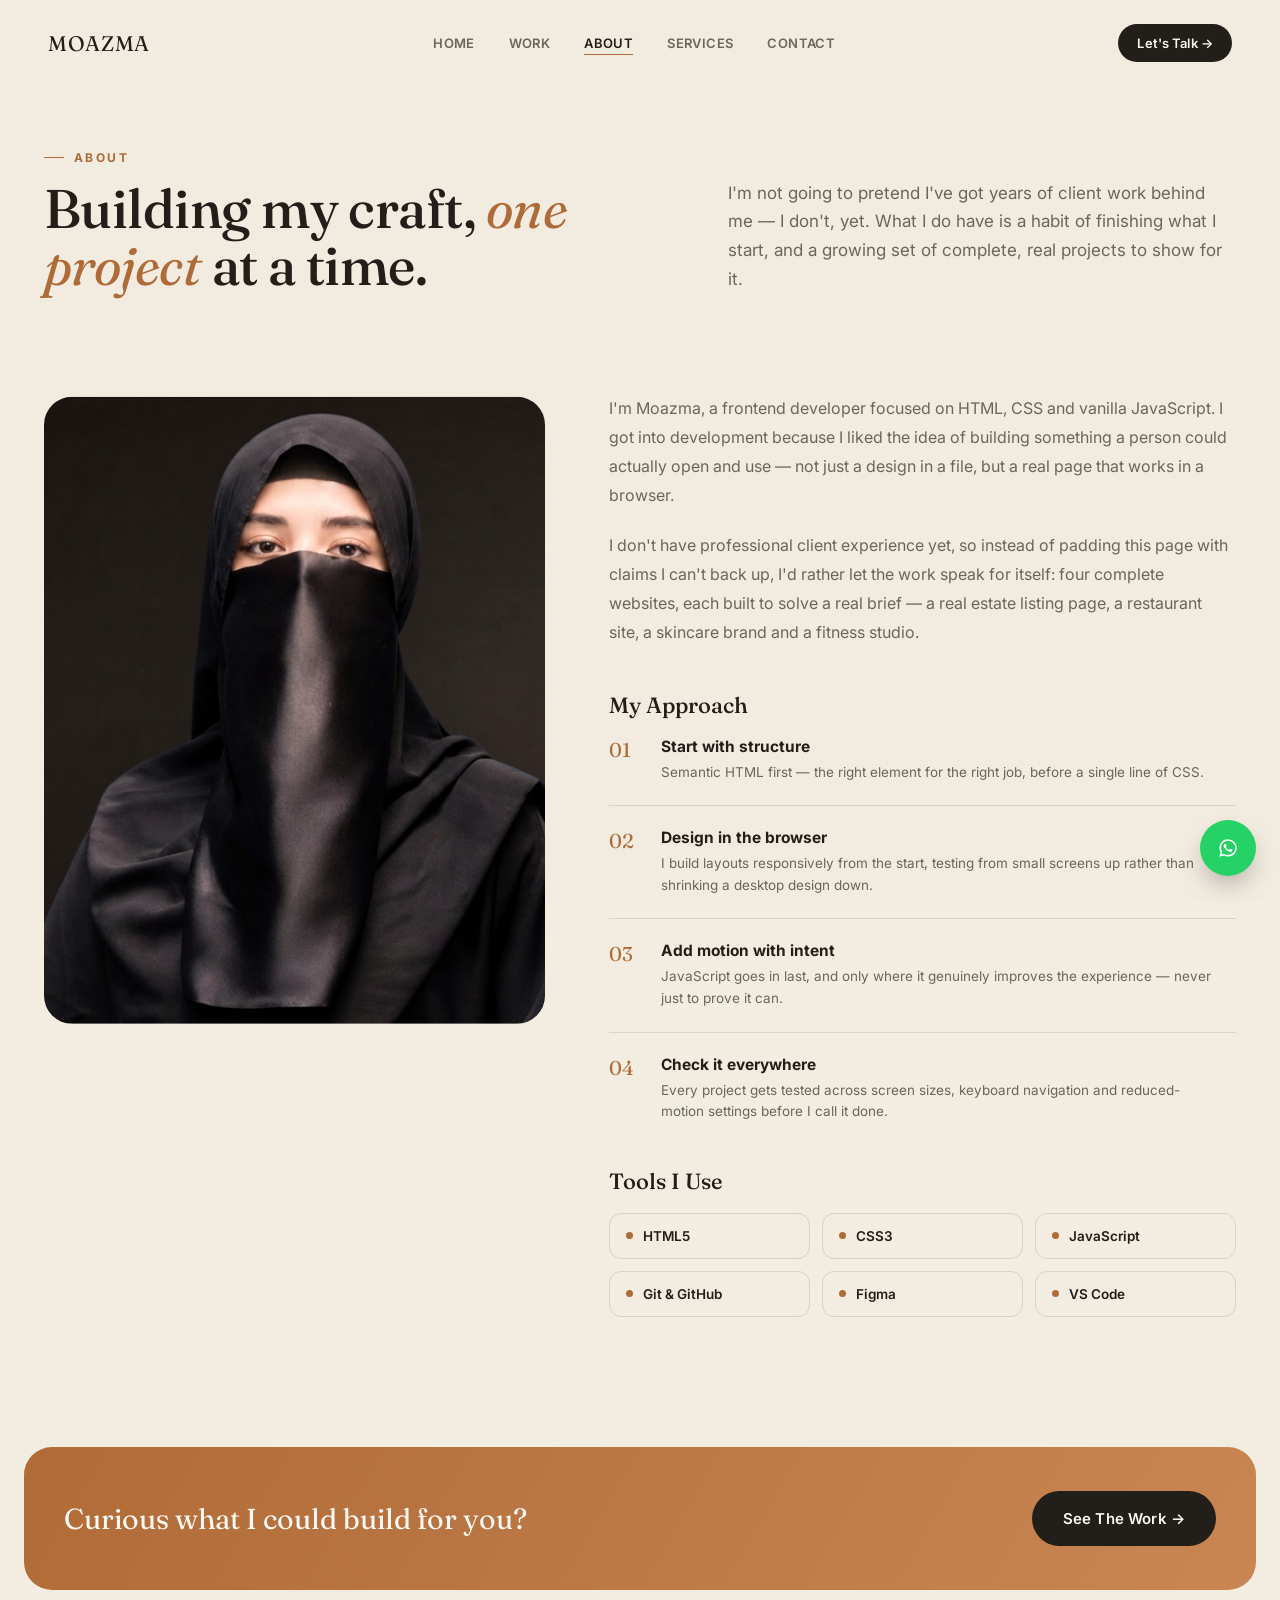
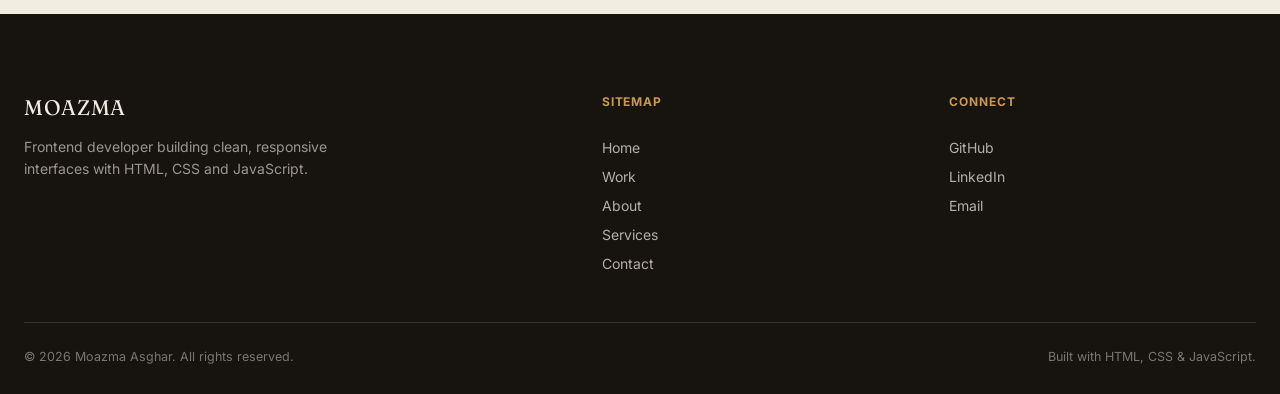
==== about.html @ b0ea9619 "Add files via upload" ====
<!DOCTYPE html>
<html lang="en">
<head>
<meta charset="UTF-8">
<meta name="viewport" content="width=device-width, initial-scale=1.0">
<title>About — Moazma Asghar</title>
<meta name="description" content="Moazma Asghar's background, development approach and the tools she uses to build responsive websites.">
<link rel="stylesheet" href="style.css">
</head>
<body>

<div class="grain" aria-hidden="true"></div>

<header class="nav" id="siteNav">
  <div class="nav__inner">
    <a href="index.html" class="nav__brand">MOAZMA</a>
    <nav class="nav__links">
      <a href="index.html" data-nav>Home</a>
      <a href="work.html" data-nav>Work</a>
      <a href="about.html" data-nav class="is-active">About</a>
      <a href="services.html" data-nav>Services</a>
      <a href="contact.html" data-nav>Contact</a>
    </nav>
    <div class="nav__actions">
      <a href="contact.html" class="btn btn--dark btn--sm">Let's Talk →</a>
      <button class="nav__burger" id="navBurger" aria-label="Toggle menu" aria-expanded="false"><span></span><span></span><span></span></button>
    </div>
  </div>
</header>

<div class="mobile-menu" id="mobileMenu">
  <nav>
    <a href="index.html" data-nav>Home</a>
    <a href="work.html" data-nav>Work</a>
    <a href="about.html" data-nav class="is-active">About</a>
    <a href="services.html" data-nav>Services</a>
    <a href="contact.html" data-nav>Contact</a>
  </nav>
</div>

<main>

  <section class="about-hero">
    <div>
      <p class="eyebrow reveal">About</p>
      <h1 class="section-title reveal">Building my craft, <em>one project</em> at a time.</h1>
    </div>
    <p class="section-desc reveal">I'm not going to pretend I've got years of client work behind me — I don't, yet. What I do have is a habit of finishing what I start, and a growing set of complete, real projects to show for it.</p>
  </section>

  <div class="about-body">
    <!-- Replace with your own photo. Recommended path:
         assets/img/about/portrait.jpg -->
    <div class="about-body__media reveal" data-parallax="0.1">
      <img src="images/about.jpg" alt="Portrait of Moazma Asghar">
    </div>

    <div class="about-body__content">
      <p class="reveal">
        I'm Moazma, a frontend developer focused on HTML, CSS and vanilla JavaScript. I got into
        development because I liked the idea of building something a person could actually open
        and use — not just a design in a file, but a real page that works in a browser.
      </p>
      <p class="reveal">
        I don't have professional client experience yet, so instead of padding this page with
        claims I can't back up, I'd rather let the work speak for itself: four complete websites,
        each built to solve a real brief — a real estate listing page, a restaurant site, a
        skincare brand and a fitness studio.
      </p>

      <h3 class="reveal">My Approach</h3>
      <ul class="approach-list">
        <li class="reveal">
          <span class="approach-list__num">01</span>
          <div>
            <h4>Start with structure</h4>
            <p>Semantic HTML first — the right element for the right job, before a single line of CSS.</p>
          </div>
        </li>
        <li class="reveal">
          <span class="approach-list__num">02</span>
          <div>
            <h4>Design in the browser</h4>
            <p>I build layouts responsively from the start, testing from small screens up rather than shrinking a desktop design down.</p>
          </div>
        </li>
        <li class="reveal">
          <span class="approach-list__num">03</span>
          <div>
            <h4>Add motion with intent</h4>
            <p>JavaScript goes in last, and only where it genuinely improves the experience — never just to prove it can.</p>
          </div>
        </li>
        <li class="reveal">
          <span class="approach-list__num">04</span>
          <div>
            <h4>Check it everywhere</h4>
            <p>Every project gets tested across screen sizes, keyboard navigation and reduced-motion settings before I call it done.</p>
          </div>
        </li>
      </ul>

      <h3 class="reveal">Tools I Use</h3>
      <div class="tool-grid">
        <div class="tool-chip reveal"><span></span>HTML5</div>
        <div class="tool-chip reveal"><span></span>CSS3</div>
        <div class="tool-chip reveal"><span></span>JavaScript</div>
        <div class="tool-chip reveal"><span></span>Git &amp; GitHub</div>
        <div class="tool-chip reveal"><span></span>Figma</div>
        <div class="tool-chip reveal"><span></span>VS Code</div>
      </div>
    </div>
  </div>

  <div class="cta-band reveal">
    <p class="cta-band__text">Curious what I could build for you?</p>
    <a href="work.html" class="btn btn--dark btn--lg">See The Work →</a>
  </div>

</main>

<footer class="footer">
  <div class="footer__top">
    <div class="footer__brand">
      <a href="index.html" class="nav__brand">MOAZMA</a>
      <p>Frontend developer building clean, responsive interfaces with HTML, CSS and JavaScript.</p>
    </div>
    <div class="footer__col">
      <h4>Sitemap</h4>
      <a href="index.html">Home</a>
      <a href="work.html">Work</a>
      <a href="about.html">About</a>
      <a href="services.html">Services</a>
      <a href="contact.html">Contact</a>
    </div>
    <div class="footer__col">
      <h4>Connect</h4>
      <a href="https://github.com/moazmawebdev" target="_blank" rel="noopener noreferrer">GitHub</a>
      <a href="https://www.linkedin.com/in/moazmawebdev/" target="_blank" rel="noopener noreferrer">LinkedIn</a>
      <a href="mailto:moazmawebdev@gmail.com" target="_blank" rel="noopener noreferrer">Email</a>
    </div>
  </div>
  <div class="footer__bottom">
    <span>© 2026 Moazma Asghar. All rights reserved.</span>
    <span>Built with HTML, CSS &amp; JavaScript.</span>
  </div>
</footer>

<!-- Replace 92XXXXXXXXXX with your real WhatsApp number, country code first, no + or spaces -->
<a href="https://wa.me/923052177831?text=Hi%20Moazma%2C%20I%27d%20like%20to%20talk%20about%20a%20project." class="whatsapp-float" target="_blank" rel="noopener" aria-label="Chat on WhatsApp">
  <svg width="26" height="26" viewBox="0 0 24 24" fill="currentColor"><path d="M17.6 6.32A7.85 7.85 0 0 0 12.05 4a7.94 7.94 0 0 0-6.9 11.9L4 20l4.2-1.1a7.9 7.9 0 0 0 3.85 1h.01a7.94 7.94 0 0 0 5.54-13.58zM12.06 18.4h-.01a6.58 6.58 0 0 1-3.36-.92l-.24-.14-2.5.66.67-2.44-.16-.25a6.6 6.6 0 1 1 12.24-3.5 6.56 6.56 0 0 1-6.64 6.59zm3.6-4.94c-.2-.1-1.17-.58-1.35-.64-.18-.07-.31-.1-.44.1-.13.19-.5.64-.62.78-.11.13-.23.15-.42.05a5.4 5.4 0 0 1-1.6-.99 6 6 0 0 1-1.1-1.37c-.12-.2-.01-.3.09-.4.09-.09.2-.23.3-.35.1-.11.13-.19.2-.32.06-.13.03-.24-.02-.34-.05-.1-.44-1.06-.6-1.45-.16-.38-.32-.33-.44-.33h-.38c-.13 0-.34.05-.52.24-.18.19-.68.66-.68 1.62s.7 1.88.8 2.01c.1.13 1.38 2.11 3.36 2.96.47.2.83.32 1.12.41.47.15.9.13 1.24.08.38-.06 1.17-.48 1.33-.94.16-.46.16-.86.11-.94-.05-.08-.18-.13-.38-.23z"/></svg>
</a>
<script src="script.js"></script>
</body>
</html>
---- style.css ----
/* ============================================================
   MOAZMA — Frontend Developer Portfolio
   Shared stylesheet (all pages)
   ============================================================ */

/* ---- Fonts ---- */
@import url('https://fonts.googleapis.com/css2?family=Fraunces:ital,wght@0,300;0,400;0,500;0,600;1,400;1,500&family=Inter:wght@400;500;600;700&display=swap');

/* ============================================================
   Tokens
   ============================================================ */
:root{
  --cream:      #F3ECE1;
  --cream-2:    #EAE0D0;
  --paper:      #FBF8F3;
  --ink:        #221E19;
  --ink-dim:    #6E655A;
  --charcoal:   #17140F;
  --charcoal-2: #201B15;
  --line:       rgba(34,30,25,0.12);
  --line-dark:  rgba(243,236,225,0.14);
  --clay:       #B06B37;
  --clay-2:     #C98653;
  --brass:      #8A7B4D;
  --gold:       #C99A4D;

  --font-display: 'Fraunces', serif;
  --font-body:    'Inter', sans-serif;

  --container: 1240px;
  --radius-sm: 10px;
  --radius-md: 18px;
  --radius-lg: 28px;

  --ease-out: cubic-bezier(.16,1,.3,1);
}

*,*::before,*::after{ box-sizing:border-box; }
html{ scroll-behavior:smooth; }
@media (prefers-reduced-motion: reduce){
  html{ scroll-behavior:auto; }
  *,*::before,*::after{ animation-duration:.001ms!important; animation-iteration-count:1!important; transition-duration:.001ms!important; scroll-behavior:auto!important; }
}

body{
  margin:0;
  background: var(--cream);
  color: var(--ink);
  font-family: var(--font-body);
  -webkit-font-smoothing: antialiased;
  overflow-x: hidden;
}
img{ max-width:100%; display:block; }
a{ color:inherit; text-decoration:none; }
ul{ list-style:none; margin:0; padding:0; }
button{ font-family:inherit; cursor:pointer; }
input,textarea{ font-family:inherit; }
::selection{ background: var(--clay); color: var(--paper); }
:focus-visible{ outline:2px solid var(--clay); outline-offset:3px; border-radius:4px; }

.grain{
  position:fixed; inset:0; z-index:999; pointer-events:none;
  opacity:.035; mix-blend-mode:multiply;
  background-image:url("data:image/svg+xml,%3Csvg xmlns='http://www.w3.org/2000/svg' width='120' height='120'%3E%3Cfilter id='n'%3E%3CfeTurbulence type='fractalNoise' baseFrequency='0.9' numOctaves='2' stitchTiles='stitch'/%3E%3C/filter%3E%3Crect width='100%25' height='100%25' filter='url(%23n)'/%3E%3C/svg%3E");
}

/* ============================================================
   Type helpers
   ============================================================ */
.eyebrow{
  font-family:var(--font-body); font-weight:700; font-size:12px;
  letter-spacing:.2em; text-transform:uppercase; color:var(--clay);
  margin:0 0 16px; display:flex; align-items:center; gap:10px;
}
.eyebrow::before{ content:''; width:20px; height:1px; background:var(--clay); }
.eyebrow--light{ color:var(--gold); }

.section-title{
  font-family:var(--font-display); font-weight:500; font-style:normal;
  line-height:1.04; letter-spacing:-0.01em;
  font-size:clamp(2rem,4.6vw,3.4rem);
  margin:0 0 20px; color:var(--ink);
}
.section-title em{ font-style:italic; font-weight:400; color:var(--clay); }
.section-title--light{ color:var(--cream); }
.section-title--light em{ color:var(--gold); }

.section-desc{ font-size:clamp(15px,1.5vw,17px); line-height:1.7; color:var(--ink-dim); max-width:46ch; margin:0; }
.section-desc--light{ color:rgba(243,236,225,0.72); }

/* ============================================================
   Buttons
   ============================================================ */
.btn{
  display:inline-flex; align-items:center; justify-content:center; gap:9px;
  font-weight:600; font-size:14px; letter-spacing:.01em;
  border-radius:999px; padding:15px 26px; border:1px solid transparent;
  transition:transform .35s var(--ease-out), background .3s ease, border-color .3s ease;
  white-space:nowrap;
}
.btn svg{ transition:transform .3s var(--ease-out); }
.btn:hover svg{ transform:translateX(3px); }
.btn:active{ transform:scale(.96); }

.btn--dark{ background:var(--ink); color:var(--paper); }
.btn--dark:hover{ background:var(--charcoal); transform:translateY(-2px); }

.btn--outline{ border-color:rgba(34,30,25,0.25); color:var(--ink); background:transparent; }
.btn--outline:hover{ border-color:var(--ink); background:rgba(34,30,25,0.05); transform:translateY(-2px); }

.btn--outline-light{ border-color:rgba(243,236,225,0.3); color:var(--cream); background:transparent; }
.btn--outline-light:hover{ border-color:var(--cream); background:rgba(243,236,225,0.08); transform:translateY(-2px); }

.btn--clay{ background:var(--clay); color:var(--paper); }
.btn--clay:hover{ background:var(--clay-2); transform:translateY(-2px); }

.btn--sm{ padding:10px 18px; font-size:13px; }
.btn--lg{ padding:17px 30px; font-size:15px; }

.link-arrow{ display:inline-flex; align-items:center; gap:8px; font-weight:600; font-size:13.5px; letter-spacing:.02em; color:var(--ink); position:relative; }
.link-arrow svg{ transition:transform .3s var(--ease-out); }
.link-arrow:hover svg{ transform:translateX(4px); }
.link-arrow::after{ content:''; position:absolute; left:0; bottom:-4px; width:100%; height:1px; background:var(--line); }

/* ============================================================
   Nav
   ============================================================ */
.nav{
  position:fixed; top:0; left:0; right:0; z-index:500;
  padding:24px 0;
  transition:padding .4s var(--ease-out), background .4s ease, border-color .4s ease, backdrop-filter .4s ease;
  border-bottom:1px solid transparent;
}
.nav.is-scrolled{
  padding:14px 0; background:rgba(243,236,225,0.85);
  backdrop-filter:blur(14px) saturate(140%); -webkit-backdrop-filter:blur(14px) saturate(140%);
  border-bottom-color:var(--line);
}
.nav__inner{ max-width:var(--container); margin:0 auto; padding:0 28px; display:flex; align-items:center; justify-content:space-between; gap:24px; }
.nav__brand{ font-family:var(--font-display); font-size:21px; letter-spacing:.03em; display:flex; align-items:center; gap:6px; flex-shrink:0; }
.nav__brand-dot{ color:var(--clay); font-size:13px; }

.nav__links{ display:flex; align-items:center; gap:34px; }
.nav__links a{ font-size:13px; font-weight:600; letter-spacing:.03em; text-transform:uppercase; color:var(--ink-dim); position:relative; padding:4px 0; transition:color .25s ease; }
.nav__links a::after{ content:''; position:absolute; left:0; bottom:0; width:0; height:1px; background:var(--clay); transition:width .3s var(--ease-out); }
.nav__links a:hover,.nav__links a.is-active{ color:var(--ink); }
.nav__links a:hover::after,.nav__links a.is-active::after{ width:100%; }

.nav__actions{ display:flex; align-items:center; gap:14px; }
.nav__burger{ display:none; flex-direction:column; gap:5px; background:none; border:none; padding:6px; z-index:600; }
.nav__burger span{ width:22px; height:2px; background:var(--ink); transition:all .35s var(--ease-out); }
.nav__burger.is-open span:nth-child(1){ transform:translateY(7px) rotate(45deg); }
.nav__burger.is-open span:nth-child(2){ opacity:0; }
.nav__burger.is-open span:nth-child(3){ transform:translateY(-7px) rotate(-45deg); }

.mobile-menu{
  position:fixed; inset:0; background:var(--charcoal); z-index:450;
  display:flex; flex-direction:column; align-items:flex-start; justify-content:center; gap:40px;
  padding:40px 32px; transform:translateY(-100%); transition:transform .5s var(--ease-out);
}
.mobile-menu.is-open{ transform:translateY(0); }
.mobile-menu nav{ display:flex; flex-direction:column; gap:20px; }
.mobile-menu nav a{ font-family:var(--font-display); font-size:clamp(28px,8vw,40px); color:var(--cream); }
.mobile-menu nav a.is-active{ color:var(--gold); }

/* ============================================================
   Reveal on scroll
   ============================================================ */
.reveal{ opacity:0; transform:translateY(26px); transition:opacity .8s var(--ease-out), transform .8s var(--ease-out); }
.reveal.is-visible{ opacity:1; transform:translateY(0); }

/* ============================================================
   Hero (Home)
   ============================================================ */
.hero{
  position:relative; min-height:100svh;
  display:flex; align-items:center;
  padding:120px 24px 60px; overflow:hidden;
  background:
    radial-gradient(ellipse 50% 45% at 85% 12%, rgba(176,107,55,0.10), transparent 60%),
    var(--cream);
}
.hero__inner{
  position:relative; z-index:2; max-width:var(--container); margin:0 auto;
  display:grid; grid-template-columns:1.05fr .95fr; gap:40px; align-items:center;
}
.hero__copy{ max-width:540px; }
.hero__title{
  font-family:var(--font-display); font-weight:400; line-height:.98; letter-spacing:-0.01em;
  font-size:clamp(2.4rem,5.4vw,4.2rem); margin:0 0 22px; color:var(--ink);
}
.hero__title em{ font-style:italic; color:var(--clay); }
.hero__sub{ font-size:clamp(15px,1.5vw,17px); color:var(--ink-dim); line-height:1.7; max-width:46ch; margin:0 0 34px; }
.hero__cta{ display:flex; align-items:center; gap:14px; flex-wrap:wrap; margin-bottom:36px; }
.hero__note{ font-size:13px; color:var(--ink-dim); padding-top:24px; border-top:1px solid var(--line); max-width:40ch; }

/* ---- pshelf hero visual, reskinned to warm palette ---- */
.pshelf{
  --p-glass:rgba(255,255,255,0.55); --p-line:rgba(34,30,25,0.10);
  --p-ink:#221E19; --p-glow-1:rgba(176,107,55,0.22); --p-glow-2:rgba(138,123,77,0.14);
  position:relative; width:100%; height:560px; perspective:1400px;
  display:flex; align-items:center; justify-content:center;
}
.pshelf__glow{
  position:absolute; inset:-20%; pointer-events:none; z-index:0;
  background:radial-gradient(440px circle at var(--gx,50%) var(--gy,38%), var(--p-glow-1), transparent 55%);
  transition:background .4s ease;
}
.pshelf__group{
  position:relative; width:100%; height:100%; transform-style:preserve-3d;
  transform:rotateY(-9deg) rotateX(5deg); transition:transform .5s var(--ease-out); will-change:transform;
}
.pshelf__panel{
  position:absolute; width:220px; height:300px; border-radius:16px;
  background:var(--p-glass); border:1px solid var(--p-line);
  backdrop-filter:blur(14px) saturate(140%); -webkit-backdrop-filter:blur(14px) saturate(140%);
  box-shadow:0 30px 55px -22px rgba(34,25,15,0.35); overflow:hidden; transform-style:preserve-3d;
}
.pshelf__panel--1{ left:4%;  top:6%;  transform:translateZ(0px)   rotateY(4deg);  z-index:3; }
.pshelf__panel--2{ left:29%; top:24%; transform:translateZ(65px)  rotateY(-2deg); z-index:4; width:238px; height:330px; }
.pshelf__panel--3{ left:55%; top:2%;  transform:translateZ(-38px) rotateY(8deg);  z-index:2; }
.pshelf__panel::after{ content:''; position:absolute; inset:0; background:linear-gradient(155deg, rgba(255,255,255,0.35), transparent 45%); pointer-events:none; }
.pshelf__viewport{ position:absolute; inset:0; overflow:hidden; border-radius:inherit; }
.pshelf__scroll{ position:absolute; left:0; top:0; width:100%; will-change:transform; }
.pshelf__scroll img{ display:block; width:100%; height:auto; }
.pshelf__label{
  position:absolute; left:11px; bottom:11px; z-index:5;
  background:rgba(23,20,15,0.82); backdrop-filter:blur(8px);
  border:1px solid rgba(243,236,225,0.14); border-radius:999px; padding:7px 13px;
  font-size:10.5px; font-weight:600; letter-spacing:.03em; color:var(--cream);
  display:flex; align-items:center; gap:7px;
}
.pshelf__label span{ width:6px; height:6px; border-radius:50%; background:var(--gold); }
@keyframes pshelf-drift{ 0%,100%{ transform:translateY(0); } 50%{ transform:translateY(-8px); } }
.pshelf__panel--1{ animation:pshelf-drift 7s ease-in-out infinite; }
.pshelf__panel--2{ animation:pshelf-drift 8.5s ease-in-out infinite; animation-delay:-2s; }
.pshelf__panel--3{ animation:pshelf-drift 6.5s ease-in-out infinite; animation-delay:-4s; }

/* ============================================================
   Quote band
   ============================================================ */
.quote{
  background:var(--charcoal); color:var(--cream);
  padding:100px 24px; position:relative; overflow:hidden;
}
.quote__inner{ max-width:var(--container); margin:0 auto; display:flex; align-items:flex-start; gap:28px; }
.quote__mark{ font-family:var(--font-display); font-size:64px; color:var(--clay-2); line-height:1; flex-shrink:0; }
.quote__text{ font-family:var(--font-display); font-weight:400; font-size:clamp(1.5rem,3.2vw,2.3rem); line-height:1.35; margin:0 0 20px; }
.quote__text em{ font-style:italic; color:var(--gold); }
.quote__cite{ font-size:12px; letter-spacing:.14em; text-transform:uppercase; color:rgba(243,236,225,0.55); }

/* ============================================================
   About preview (Home)
   ============================================================ */
.about-preview{ padding:130px 24px; max-width:var(--container); margin:0 auto; display:grid; grid-template-columns:.75fr 1fr .65fr; gap:56px; align-items:center; }
.about-preview__media{ position:relative; border-radius:var(--radius-lg); overflow:hidden; aspect-ratio:4/5; }
.about-preview__media img{ width:100%; height:100%; object-fit:cover; filter:sepia(.12) saturate(1.05) contrast(1.03); }
.about-preview__frame{ position:absolute; inset:0; border-radius:var(--radius-lg); border:1px solid rgba(34,30,25,0.10); }
.about-preview__body p{ margin:18px 0 22px; }
.about-preview__badges{ display:flex; flex-direction:column; gap:22px; }
.badge{ display:flex; flex-direction:column; gap:2px; padding-top:16px; border-top:2px solid var(--clay); }
.badge__num{ font-family:var(--font-display); font-size:clamp(1.5rem,2.4vw,2rem); color:var(--ink); }
.badge__label{ font-size:11.5px; color:var(--ink-dim); letter-spacing:.03em; }

/* ============================================================
   Services preview / grid (shared with services page)
   ============================================================ */
.services-preview{ padding:0 24px 130px; max-width:var(--container); margin:0 auto; }
.services-preview__head{ max-width:640px; margin:0 auto 56px; text-align:center; }
.services-preview__head .eyebrow{ justify-content:center; }
.services-preview__head .section-desc{ margin:0 auto; }

.service-grid{ display:grid; grid-template-columns:repeat(4,1fr); gap:20px; }
.service-card{
  background:var(--paper); border:1px solid var(--line); border-radius:var(--radius-md);
  padding:30px 24px; display:flex; flex-direction:column; gap:14px;
  transition:transform .4s var(--ease-out), border-color .3s ease, box-shadow .3s ease;
}
.service-card:hover{ transform:translateY(-6px); border-color:rgba(176,107,55,0.35); box-shadow:0 24px 46px -26px rgba(34,25,15,0.3); }
.service-card__icon{ width:42px; height:42px; border-radius:12px; background:rgba(176,107,55,0.10); display:flex; align-items:center; justify-content:center; color:var(--clay); }
.service-card h3{ font-family:var(--font-display); font-weight:500; font-size:19px; margin:2px 0 0; color:var(--ink); }
.service-card p{ font-size:13.5px; color:var(--ink-dim); line-height:1.6; margin:0; }
.service-card__list{ display:flex; flex-direction:column; gap:8px; margin-top:4px; }
.service-card__list li{ font-size:13px; color:var(--ink-dim); display:flex; align-items:center; gap:8px; }
.service-card__list li::before{ content:''; width:5px; height:5px; border-radius:50%; background:var(--clay); flex-shrink:0; }
.service-card__link{ margin-top:auto; padding-top:8px; }

/* ============================================================
   TECH PORTFOLIO BANNER — scoped styles (services.html only)
   A dark panel deliberately distinct from the cream service
   cards around it, so it reads as "a different offering" rather
   than a fifth service card. Uses existing tokens from style.css.
   ============================================================ */

.tech-banner{
  position: relative;
  max-width: var(--container);
  margin: 20px auto 60px;
  padding: 54px 44px;
  border-radius: var(--radius-lg);
  background: var(--charcoal);
  overflow: hidden;
  display: flex;
  align-items: center;
  justify-content: space-between;
  gap: 36px;
  flex-wrap: wrap;
}

.tech-banner__glow{
  position: absolute; inset: -20%;
  background: radial-gradient(420px circle at var(--tgx,20%) var(--tgy,40%), rgba(201,154,77,0.16), transparent 60%);
  pointer-events: none;
  transition: background .4s ease;
}

.tech-banner__body{ position: relative; z-index: 1; max-width: 560px; }
.tech-banner__title{
  font-family: var(--font-display); font-weight: 500; font-style: normal;
  font-size: clamp(1.4rem, 2.6vw, 1.9rem); line-height: 1.2;
  color: var(--cream); margin: 0 0 12px;
}
.tech-banner__desc{ font-size: 14.5px; line-height: 1.65; color: rgba(243,236,225,0.68); margin: 0; }

.tech-banner__cta{ position: relative; z-index: 1; flex-shrink: 0; }
.tech-banner__cta-inner{
  display: inline-flex; align-items: center; gap: 9px;
  transform: translate(0,0);   /* JS nudges this on hover ("magnetic" effect) */
  transition: transform .2s var(--ease-out);
}

/* ============================================================
   CTA band
   ============================================================ */
.cta-band{
  margin:0 24px 24px; border-radius:var(--radius-lg);
  background:linear-gradient(120deg, var(--clay), var(--clay-2));
  padding:44px 40px; display:flex; align-items:center; justify-content:space-between; gap:24px; flex-wrap:wrap;
}
.cta-band__text{ font-family:var(--font-display); font-size:clamp(1.3rem,2.6vw,1.8rem); color:var(--paper); margin:0; max-width:32ch; }

/* ============================================================
   Footer
   ============================================================ */
.footer{ background:var(--charcoal); color:var(--cream); padding:80px 24px 30px; }
.footer__top{ max-width:var(--container); margin:0 auto; display:grid; grid-template-columns:1.4fr .8fr .8fr; gap:40px; padding-bottom:50px; }
.footer__brand p{ color:rgba(243,236,225,0.6); font-size:14px; line-height:1.6; margin:16px 0 0; max-width:34ch; }
.footer__col h4{ font-size:12px; text-transform:uppercase; letter-spacing:.08em; color:var(--gold); margin:0 0 18px; }
.footer__col{ display:flex; flex-direction:column; gap:12px; }
.footer__col a{ color:rgba(243,236,225,0.72); font-size:14px; transition:color .25s ease; width:fit-content; }
.footer__col a:hover{ color:var(--gold); }
.footer__bottom{ max-width:var(--container); margin:0 auto; padding-top:26px; border-top:1px solid var(--line-dark); display:flex; flex-wrap:wrap; gap:10px; justify-content:space-between; font-size:12.5px; color:rgba(243,236,225,0.45); }

/* ============================================================
   Work page
   ============================================================ */
.page-hero{ padding:150px 24px 70px; max-width:var(--container); margin:0 auto; }
.page-hero__row{ display:flex; justify-content:space-between; align-items:flex-end; gap:30px; flex-wrap:wrap; }
.page-hero .section-title{ margin-bottom:14px; }
.page-hero__count{ font-family:var(--font-display); font-size:15px; color:var(--ink-dim); flex-shrink:0; padding-bottom:6px; }

.work-grid{ max-width:var(--container); margin:0 auto; padding:0 24px 140px; display:flex; flex-direction:column; gap:0; }
.project-card{
  display:grid; grid-template-columns:.85fr 1fr; gap:50px; align-items:center;
  padding:60px 0; border-top:1px solid var(--line);
}
.work-grid .project-card:last-child{ border-bottom:1px solid var(--line); }
.project-card:nth-child(even){ grid-template-columns:1fr .85fr; }
.project-card:nth-child(even) .project-card__media{ order:2; }
.project-card__index{ font-family:var(--font-display); font-size:15px; color:var(--clay); margin:0 0 10px; }
.project-card__body h3{ font-family:var(--font-display); font-weight:500; font-size:clamp(1.6rem,2.8vw,2.2rem); margin:0 0 14px; }
.project-card__body p{ color:var(--ink-dim); line-height:1.7; margin:0 0 20px; max-width:48ch; }
.project-card__tags{ display:flex; flex-wrap:wrap; gap:8px; margin-bottom:22px; }
.project-card__tags span{ font-size:11.5px; font-weight:600; letter-spacing:.03em; text-transform:uppercase; color:var(--ink-dim); border:1px solid var(--line); border-radius:999px; padding:5px 12px; }

.project-card__media{ position:relative; border-radius:var(--radius-lg); overflow:hidden; height:340px; }
.project-card__media img{ width:100%; height:100%; object-fit:cover; transition:transform .7s var(--ease-out); filter:sepia(.1) saturate(1.05) contrast(1.02); }
.project-card:hover .project-card__media img{ transform:scale(1.06); }
.project-card__media::after{ content:''; position:absolute; inset:0; border-radius:inherit; border:1px solid rgba(34,30,25,0.08); pointer-events:none; }

/* ============================================================
   About page
   ============================================================ */
.about-hero{ padding:150px 24px 40px; max-width:var(--container); margin:0 auto; display:grid; grid-template-columns:1fr .8fr; gap:50px; align-items:end; }
.about-hero .section-title{ margin-bottom:0; }

.about-body{ max-width:var(--container); margin:0 auto; padding:60px 24px 130px; display:grid; grid-template-columns:.8fr 1fr; gap:64px; }
.about-body__media{ position:sticky; top:120px; align-self:start; }
.about-body__media img{ width:100%; border-radius:var(--radius-lg); aspect-ratio:4/5; object-fit:cover; filter:sepia(.12) saturate(1.05) contrast(1.03); }
.about-body__content p{ font-size:16px; line-height:1.8; color:var(--ink-dim); margin:0 0 22px; max-width:62ch; }
.about-body__content h3{ font-family:var(--font-display); font-weight:500; font-size:22px; margin:44px 0 18px; color:var(--ink); }

.approach-list{ display:flex; flex-direction:column; gap:22px; }
.approach-list li{ display:flex; gap:18px; padding-bottom:22px; border-bottom:1px solid var(--line); }
.approach-list li:last-child{ border-bottom:none; padding-bottom:0; }
.approach-list__num{ font-family:var(--font-display); font-size:20px; color:var(--clay); flex-shrink:0; width:34px; }
.approach-list h4{ font-size:15.5px; margin:0 0 6px; color:var(--ink); }
.approach-list p{ font-size:13.5px; margin:0; color:var(--ink-dim); line-height:1.6; }

.tool-grid{ display:grid; grid-template-columns:repeat(3,1fr); gap:12px; }
.tool-chip{ display:flex; align-items:center; gap:10px; border:1px solid var(--line); border-radius:12px; padding:14px 16px; font-size:13.5px; font-weight:600; color:var(--ink); }
.tool-chip span{ width:7px; height:7px; border-radius:50%; background:var(--clay); flex-shrink:0; }

/* ============================================================
   Services page
   ============================================================ */
.services-page-grid{ max-width:var(--container); margin:0 auto; padding:60px 24px 140px; display:grid; grid-template-columns:repeat(2,1fr); gap:20px; }
.services-page-grid .service-card{ padding:36px 30px; }

/* ============================================================
   Contact page
   ============================================================ */
.contact-hero{ padding:150px 24px 30px; max-width:900px; margin:0 auto; text-align:center; }
.contact-hero .section-title{ margin:0 auto 18px; }
.contact-hero .section-desc{ margin:0 auto; }

.contact-body{ max-width:var(--container); margin:0 auto; padding:70px 24px 140px; display:grid; grid-template-columns:.9fr 1.1fr; gap:60px; }
.contact-info{ display:flex; flex-direction:column; gap:30px; }
.contact-info__item h4{ font-size:11.5px; text-transform:uppercase; letter-spacing:.1em; color:var(--clay); margin:0 0 8px; }
.contact-info__item p, .contact-info__item a{ font-size:16px; color:var(--ink); line-height:1.6; }
.contact-info__item a:hover{ color:var(--clay); }
.contact-availability{ display:inline-flex; align-items:center; gap:8px; font-size:13px; font-weight:600; color:var(--ink); border:1px solid var(--line); border-radius:999px; padding:9px 16px; width:fit-content; }
.contact-availability span{ width:7px; height:7px; border-radius:50%; background:#5C8A5A; }

.contact-form{ display:flex; flex-direction:column; gap:20px; }
.form-row{ display:grid; grid-template-columns:1fr 1fr; gap:20px; }
.form-field{ display:flex; flex-direction:column; gap:8px; }
.form-field label{ font-size:12.5px; font-weight:600; letter-spacing:.03em; text-transform:uppercase; color:var(--ink-dim); }
.form-field input, .form-field textarea{
  background:var(--paper); border:1px solid var(--line); border-radius:12px; padding:14px 16px;
  font-size:15px; color:var(--ink); transition:border-color .25s ease;
}
.form-field input:focus, .form-field textarea:focus{ outline:none; border-color:var(--clay); }
.form-field textarea{ resize:vertical; min-height:130px; }
.form-error{ font-size:12px; color:#B0432F; min-height:14px; }
.contact-form__submit{ align-self:flex-start; margin-top:6px; }
.form-status{ font-size:13.5px; color:var(--clay); min-height:18px; }

/* ============================================================
   Floating WhatsApp button (sticky, all pages)
   ============================================================ */
.whatsapp-float{
  position:fixed; right:24px; bottom:24px; z-index:600;
  width:56px; height:56px; border-radius:50%;
  background:#25D366; color:#fff;
  display:flex; align-items:center; justify-content:center;
  box-shadow:0 12px 28px -8px rgba(0,0,0,0.35);
  transition:transform .3s var(--ease-out), box-shadow .3s ease;
}
.whatsapp-float:hover{ transform:translateY(-3px) scale(1.05); box-shadow:0 16px 34px -8px rgba(0,0,0,0.4); }
@keyframes whatsapp-pulse{ 0%,100%{ box-shadow:0 0 0 0 rgba(37,211,102,0.35); } 50%{ box-shadow:0 0 0 10px rgba(37,211,102,0); } }
.whatsapp-float{ animation:whatsapp-pulse 2.6s ease-out infinite; }

/* ============================================================
   FOOTER CROSS-LINK — scoped styles
   Sits between .footer__top and .footer__bottom, full width,
   inside the existing .footer (dark) container. Uses the same
   --clay / --gold tokens already defined in style.css.
   ============================================================ */

.footer-crosslink{
  max-width: var(--container);
  margin: 0 auto;
  padding: 26px 0;
  border-top: 1px solid var(--line-dark);
  display: flex;
  align-items: center;
  justify-content: space-between;
  gap: 16px;
  flex-wrap: wrap;
}

.footer-crosslink__text{
  margin: 0;
  font-size: 13.5px;
  color: rgba(243,236,225,0.68);
}

.footer-crosslink__link{
  display: inline-block;
  border: 1px solid rgba(243,236,225,0.25);
  border-radius: 999px;
  padding: 10px 18px;
  font-size: 13px;
  font-weight: 600;
  color: var(--cream);
  transition: border-color .3s ease, background .3s ease;
}
.footer-crosslink__link:hover{
  border-color: var(--gold);
  background: rgba(201,154,77,0.08);
}

.footer-crosslink__link-inner{
  display: inline-flex;
  align-items: center;
  gap: 8px;
  transform: translate(0,0);   /* JS nudges this on hover ("magnetic" effect) */
  transition: transform .2s var(--ease-out);
}
.footer-crosslink__link-inner svg{ flex-shrink: 0; }

@media (max-width: 640px){
  .footer-crosslink{ flex-direction: column; align-items: flex-start; }
}

/* Inline WhatsApp button used inside the Contact page info column */
.btn--whatsapp{ background:#25D366; color:#fff; }
.btn--whatsapp:hover{ background:#1DA851; transform:translateY(-2px); }
@media (max-width:1080px){
  .hero__inner{ grid-template-columns:1fr; text-align:center; gap:56px; }
  .hero__copy{ max-width:600px; margin:0 auto; }
  .hero__cta{ justify-content:center; }
  .hero__note{ margin:0 auto; }

  .about-preview{ grid-template-columns:1fr; text-align:center; }
  .about-preview__media{ max-width:360px; margin:0 auto; }
  .about-preview__badges{ flex-direction:row; justify-content:center; flex-wrap:wrap; }
  .badge{ align-items:center; }

  .service-grid{ grid-template-columns:repeat(2,1fr); }
  .services-page-grid{ grid-template-columns:1fr; }

  .project-card,.project-card:nth-child(even){ grid-template-columns:1fr; }
  .project-card:nth-child(even) .project-card__media{ order:0; }
  .project-card__media{ height:260px; }

  .about-hero{ grid-template-columns:1fr; gap:20px; }
  .about-body{ grid-template-columns:1fr; }
  .about-body__media{ position:static; max-width:380px; margin:0 auto; }

  .contact-body{ grid-template-columns:1fr; }
}

@media (max-width:860px){
  .nav__links{ display:none; }
  .nav__burger{ display:flex; }
  .nav .btn--sm{ display:none; }
  .quote__inner{ flex-direction:column; gap:16px; }
  .footer__top{ grid-template-columns:1fr 1fr; row-gap:36px; }
  .tech-banner{ flex-direction: column; align-items: flex-start; padding: 40px 28px; }
}

@media (max-width:640px){
  .hero{ padding-top:110px; }
  .pshelf{ height:440px; }
  .pshelf__panel--1{ width:160px; height:220px; left:2%; top:10%; }
  .pshelf__panel--2{ width:180px; height:250px; left:32%; top:26%; }
  .pshelf__panel--3{ width:160px; height:220px; left:60%; top:6%; }
  .service-grid{ grid-template-columns:1fr; }
  .footer__top{ grid-template-columns:1fr; gap:34px; }
  .form-row{ grid-template-columns:1fr; }
  .cta-band{ flex-direction:column; align-items:flex-start; }
  .tool-grid{ grid-template-columns:repeat(2,1fr); }
  .whatsapp-float{ right:16px; bottom:16px; width:50px; height:50px; }
}
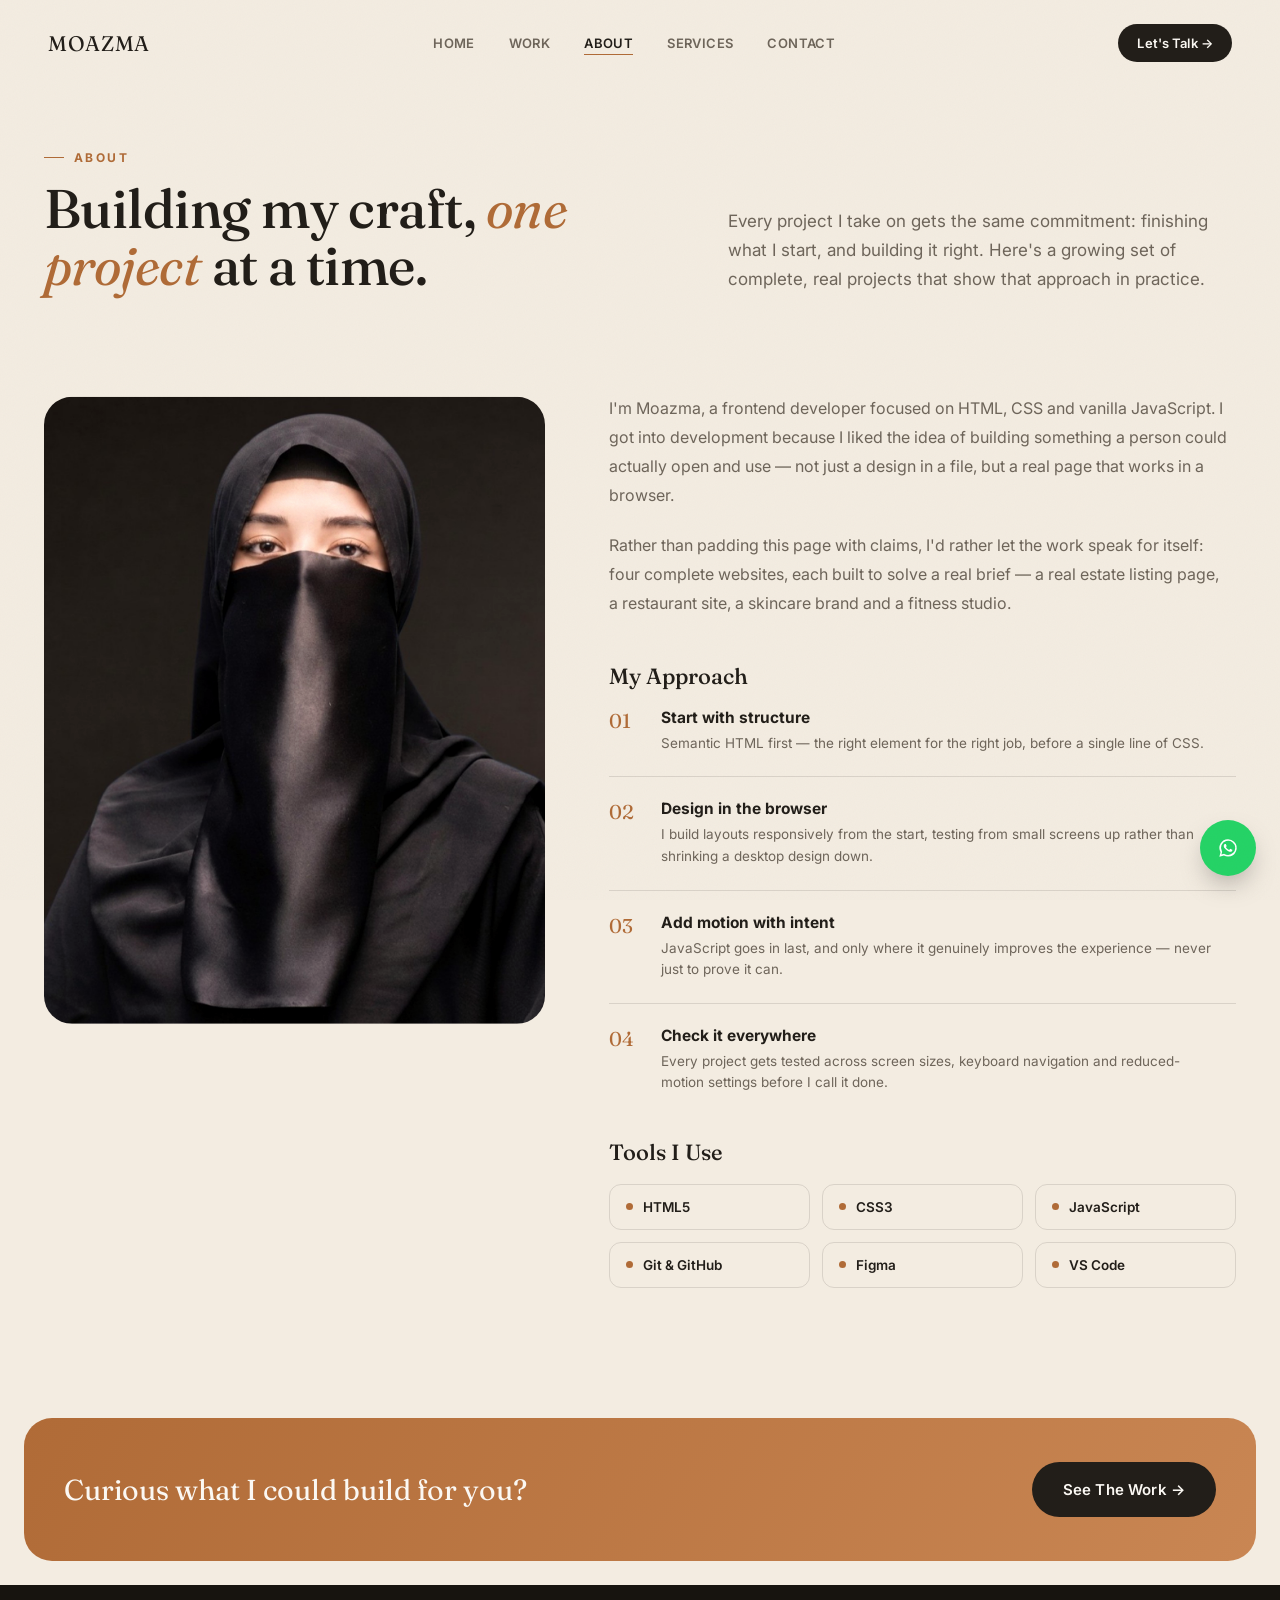
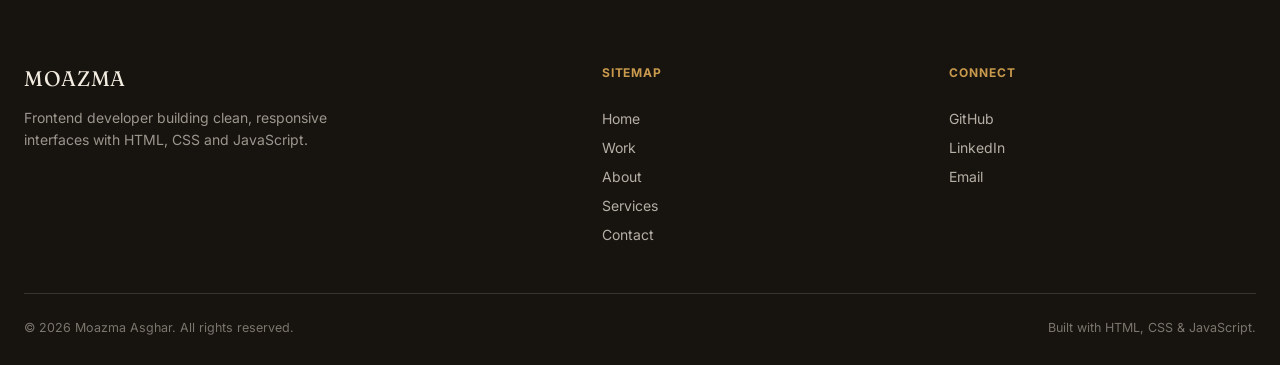
==== commit df5f1f97: "Update about.html" ====
--- a/about.html
+++ b/about.html
@@ -45,7 +45,7 @@
       <p class="eyebrow reveal">About</p>
       <h1 class="section-title reveal">Building my craft, <em>one project</em> at a time.</h1>
     </div>
-    <p class="section-desc reveal">I'm not going to pretend I've got years of client work behind me — I don't, yet. What I do have is a habit of finishing what I start, and a growing set of complete, real projects to show for it.</p>
+    <p class="section-desc reveal">Every project I take on gets the same commitment: finishing what I start, and building it right. Here's a growing set of complete, real projects that show that approach in practice.</p>
   </section>
 
   <div class="about-body">
@@ -62,10 +62,7 @@
         and use — not just a design in a file, but a real page that works in a browser.
       </p>
       <p class="reveal">
-        I don't have professional client experience yet, so instead of padding this page with
-        claims I can't back up, I'd rather let the work speak for itself: four complete websites,
-        each built to solve a real brief — a real estate listing page, a restaurant site, a
-        skincare brand and a fitness studio.
+        Rather than padding this page with claims, I'd rather let the work speak for itself: four complete websites, each built to solve a real brief — a real estate listing page, a restaurant site, a skincare brand and a fitness studio.
       </p>
 
       <h3 class="reveal">My Approach</h3>
@@ -152,4 +149,4 @@
 </a>
 <script src="script.js"></script>
 </body>
-</html>+</html>
